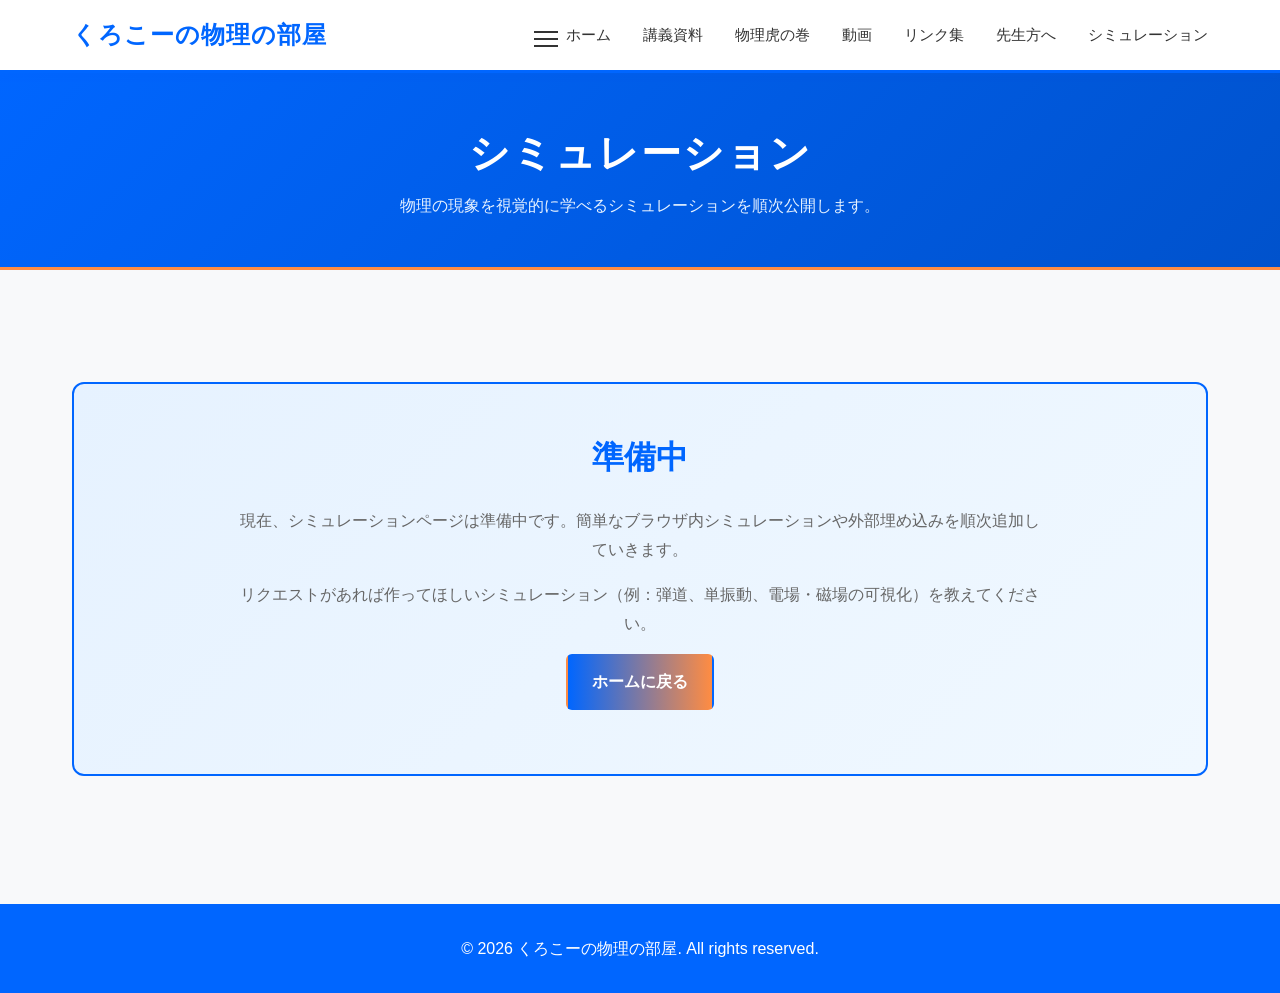
==== simulation.html @ be3d603d "ホーム: シミュレーションタブとプレースホルダページを追加 (simulation.html)" ====
<!DOCTYPE html>
<html lang="ja">
<head>
  <meta charset="UTF-8">
  <meta name="viewport" content="width=device-width, initial-scale=1.0">
  <title>シミュレーション - くろこーの物理の部屋</title>
  <link rel="stylesheet" href="style.css">
</head>
<body>
  <!-- ナビ -->
  <nav class="navbar">
    <div class="nav-container">
      <div class="logo">くろこーの物理の部屋</div>
      <button class="nav-toggle" aria-label="メニュー" aria-expanded="false" aria-controls="nav-menu">
        <span class="hamburger"></span>
      </button>
      <ul class="nav-menu" id="nav-menu">
        <li><a href="index.html">ホーム</a></li>
        <li><a href="lecture.html">講義資料</a></li>
        <li><a href="notes.html">物理虎の巻</a></li>
        <li><a href="videos.html">動画</a></li>
        <li><a href="links.html">リンク集</a></li>
        <li><a href="teachers.html">先生方へ</a></li>
        <li><a href="simulation.html">シミュレーション</a></li>
      </ul>
    </div>
  </nav>

  <header class="page-header">
    <h1>シミュレーション</h1>
    <p>物理の現象を視覚的に学べるシミュレーションを順次公開します。</p>
  </header>

  <main class="container">
    <section class="about">
      <h2>準備中</h2>
      <p>現在、シミュレーションページは準備中です。簡単なブラウザ内シミュレーションや外部埋め込みを順次追加していきます。</p>
      <p>リクエストがあれば作ってほしいシミュレーション（例：弾道、単振動、電場・磁場の可視化）を教えてください。</p>
      <p><a href="index.html" class="btn">ホームに戻る</a></p>
    </section>
  </main>

  <footer class="footer">
    <p>&copy; 2026 くろこーの物理の部屋. All rights reserved.</p>
  </footer>

<script>
  (function(){
    document.addEventListener('DOMContentLoaded', function(){
      const toggle = document.querySelector('.nav-toggle');
      const menu = document.getElementById('nav-menu');
      if (!toggle || !menu) return;
      toggle.addEventListener('click', ()=> {
        const expanded = toggle.getAttribute('aria-expanded') === 'true';
        toggle.setAttribute('aria-expanded', String(!expanded));
        menu.classList.toggle('open');
      });
      menu.querySelectorAll('a').forEach(a=>a.addEventListener('click', ()=> {
        if (menu.classList.contains('open')) {
          menu.classList.remove('open');
          toggle.setAttribute('aria-expanded', 'false');
        }
      }));
    });
  })();
</script>
</body>
</html>
---- style.css ----
/* グローバルスタイル */
* {
    margin: 0;
    padding: 0;
    box-sizing: border-box;
}

:root {
    --primary-white: #ffffff;
    --secondary-white: #f8f9fa;
    --primary-blue: #0066ff;
    --accent-orange: #ff8c42;
    --light-blue: #e6f2ff;
    --text-dark: #333333;
    --text-gray: #666666;
    --shadow-light: rgba(0, 102, 255, 0.1);
}

body {
    font-family: 'Arial', 'Hiragino Sans', sans-serif;
    background-color: var(--secondary-white);
    color: var(--text-dark);
    line-height: 1.6;
}

/* ナビゲーションバー */
.navbar {
    background-color: var(--primary-white);
    padding: 1rem 0;
    position: sticky;
    top: 0;
    z-index: 100;
    border-bottom: 3px solid var(--primary-blue);
    box-shadow: 0 2px 8px rgba(0, 102, 255, 0.1);
}

.nav-container {
    max-width: 1200px;
    margin: 0 auto;
    padding: 0 2rem;
    display: flex;
    justify-content: space-between;
    align-items: center;
}

.logo {
    font-size: 1.5rem;
    font-weight: bold;
    color: var(--primary-blue);
    letter-spacing: 1px;
}

.nav-menu {
    display: flex;
    list-style: none;
    gap: 2rem;
}

.nav-menu a {
    color: var(--text-dark);
    text-decoration: none;
    transition: all 0.3s ease;
    font-size: 0.95rem;
    font-weight: 500;
}

.nav-menu a:hover {
    color: var(--accent-orange);
}

/* ヘッダー（ヒーロー） */
.hero {
    background: linear-gradient(135deg, var(--light-blue) 0%, #fff 100%);
    padding: 6rem 2rem;
    text-align: center;
    border-bottom: 3px solid var(--accent-orange);
}

.hero-content h1 {
    font-size: 3rem;
    margin-bottom: 1rem;
    color: var(--primary-blue);
    letter-spacing: 2px;
}

.hero-content p {
    font-size: 1.2rem;
    color: var(--text-dark);
    margin-bottom: 0.5rem;
}

.hero-content .subtitle {
    font-size: 1rem;
    color: var(--text-gray);
    margin-top: 1rem;
}

/* メインコンテナ */
.container {
    max-width: 1200px;
    margin: 0 auto;
    padding: 4rem 2rem;
}

/* コンテンツグリッド */
.content-grid {
    display: grid;
    grid-template-columns: repeat(auto-fit, minmax(300px, 1fr));
    gap: 2rem;
    margin-bottom: 4rem;
}

/* カード */
.card {
    background-color: var(--primary-white);
    border: 2px solid #e0e0e0;
    border-radius: 12px;
    padding: 2rem;
    transition: all 0.3s ease;
    cursor: pointer;
    position: relative;
    overflow: hidden;
    box-shadow: 0 2px 8px rgba(0, 0, 0, 0.05);
}

.card::before {
    content: '';
    position: absolute;
    top: 0;
    left: 0;
    width: 4px;
    height: 0;
    background: linear-gradient(to right, var(--primary-blue), var(--accent-orange));
    transition: height 0.3s ease;
}

.card:hover {
    border-color: var(--primary-blue);
    transform: translateY(-8px);
    box-shadow: 0 8px 20px rgba(0, 102, 255, 0.15);
}

.card:hover::before {
    height: 4px;
}

.card-icon {
    font-size: 2.5rem;
    margin-bottom: 1rem;
    display: block;
}

.card h2 {
    color: var(--primary-blue);
    margin-bottom: 1rem;
    font-size: 1.3rem;
}

.card p {
    color: var(--text-gray);
    margin-bottom: 1.5rem;
    line-height: 1.7;
}

/* ボタン */
.btn {
    display: inline-block;
    background: linear-gradient(to right, var(--primary-blue), var(--accent-orange));
    color: var(--primary-white);
    padding: 0.7rem 1.5rem;
    border-radius: 6px;
    text-decoration: none;
    font-weight: bold;
    transition: all 0.3s ease;
    border: 2px solid transparent;
}

.btn:hover {
    transform: scale(1.05);
    box-shadow: 0 4px 12px rgba(0, 102, 255, 0.3);
}

/* Aboutセクション */
.about {
    background: linear-gradient(135deg, var(--light-blue) 0%, #f0f8ff 100%);
    padding: 3rem 2rem;
    border-radius: 12px;
    border: 2px solid var(--primary-blue);
    text-align: center;
}

.about h2 {
    color: var(--primary-blue);
    font-size: 2rem;
    margin-bottom: 1.5rem;
}

.about p {
    color: var(--text-gray);
    margin-bottom: 1rem;
    line-height: 1.8;
    max-width: 800px;
    margin-left: auto;
    margin-right: auto;
}

/* フッター */
.footer {
    background-color: var(--primary-blue);
    text-align: center;
    padding: 2rem;
    color: var(--primary-white);
    margin-top: 4rem;
}

/* ページ共通スタイル */
.page-header {
    background: linear-gradient(135deg, var(--primary-blue) 0%, #0052cc 100%);
    padding: 3rem 2rem;
    text-align: center;
    border-bottom: 3px solid var(--accent-orange);
    margin-bottom: 3rem;
}

.page-header h1 {
    font-size: 2.5rem;
    color: var(--primary-white);
    letter-spacing: 2px;
}

.page-header p {
    color: var(--light-blue);
    margin-top: 0.5rem;
}

/* テーブルスタイル */
table {
    width: 100%;
    border-collapse: collapse;
    margin: 2rem 0;
}

table th {
    background: linear-gradient(to right, var(--primary-blue), var(--accent-orange));
    color: var(--primary-white);
    padding: 1rem;
    text-align: left;
}

table td {
    padding: 1rem;
    border-bottom: 1px solid #e0e0e0;
    color: var(--text-dark);
}

table tr:hover {
    background-color: var(--light-blue);
}

/* レスポンシブデザイン */
@media (max-width: 768px) {
    .nav-menu {
        gap: 1rem;
        font-size: 0.85rem;
    }

    .hero-content h1 {
        font-size: 2rem;
    }

    .hero {
        padding: 3rem 1rem;
    }

    .content-grid {
        grid-template-columns: 1fr;
    }

    .page-header h1 {
        font-size: 1.8rem;
    }
}

/* ハンバーガー */
.nav-toggle {
  display: none; /* デスクトップでは非表示 */
  background: transparent;
  border: none;
  padding: 0.5rem;
  cursor: pointer;
}
.hamburger {
  display: inline-block;
  width: 24px;
  height: 2px;
  background: var(--text-dark);
  position: relative;
}
.hamburger::before,
.hamburger::after {
  content: "";
  position: absolute;
  left: 0;
  width: 24px;
  height: 2px;
  background: var(--text-dark);
}
.hamburger::before { top: -7px; }
.hamburger::after { top: 7px; }

/* 汎用テーブルラッパー */
.table-wrap { overflow-x: visible; }

/* 画像のレスポンシブ化 */
img { max-width: 100%; height: auto; display: block; }

/* モバイル時のナビ */
@media (max-width: 768px) {
  .nav-toggle { display: inline-block; }
  .nav-menu {
    display: none;
    position: absolute;
    top: 100%;
    left: 0;
    right: 0;
    background: var(--primary-white);
    flex-direction: column;
    gap: 0;
    padding: 0.5rem 1rem;
    border-bottom: 1px solid #e6e6e6;
  }
  .nav-menu.open { display: flex; }
  .nav-menu li { padding: 0.5rem 0; }
  .nav-menu a { display: block; padding: 0.6rem 0.25rem; }

  /* カードの余白軽減 */
  .card { padding: 1.25rem; }

  /* コンテナの余白調整 */
  .container { padding: 2rem 1rem; }

  /* テーブル横スクロール対応 */
  .table-wrap { overflow-x: auto; -webkit-overflow-scrolling: touch; }

  /* ボタンのタッチ領域拡大 */
  .btn { padding: 0.9rem 1.6rem; font-size: 0.98rem; }
}

/* 強制表示: ハンバーガーボタンを常に表示（Vercelキャッシュなどで見えない場合の対処） */
.nav-container { position: relative; }
.nav-toggle {
  display: inline-block !important;
  margin-left: auto;
  z-index: 9999 !important;
}
.hamburger, .hamburger::before, .hamburger::after {
  background: var(--text-dark) !important;
}
.nav-menu { z-index: 9998; }
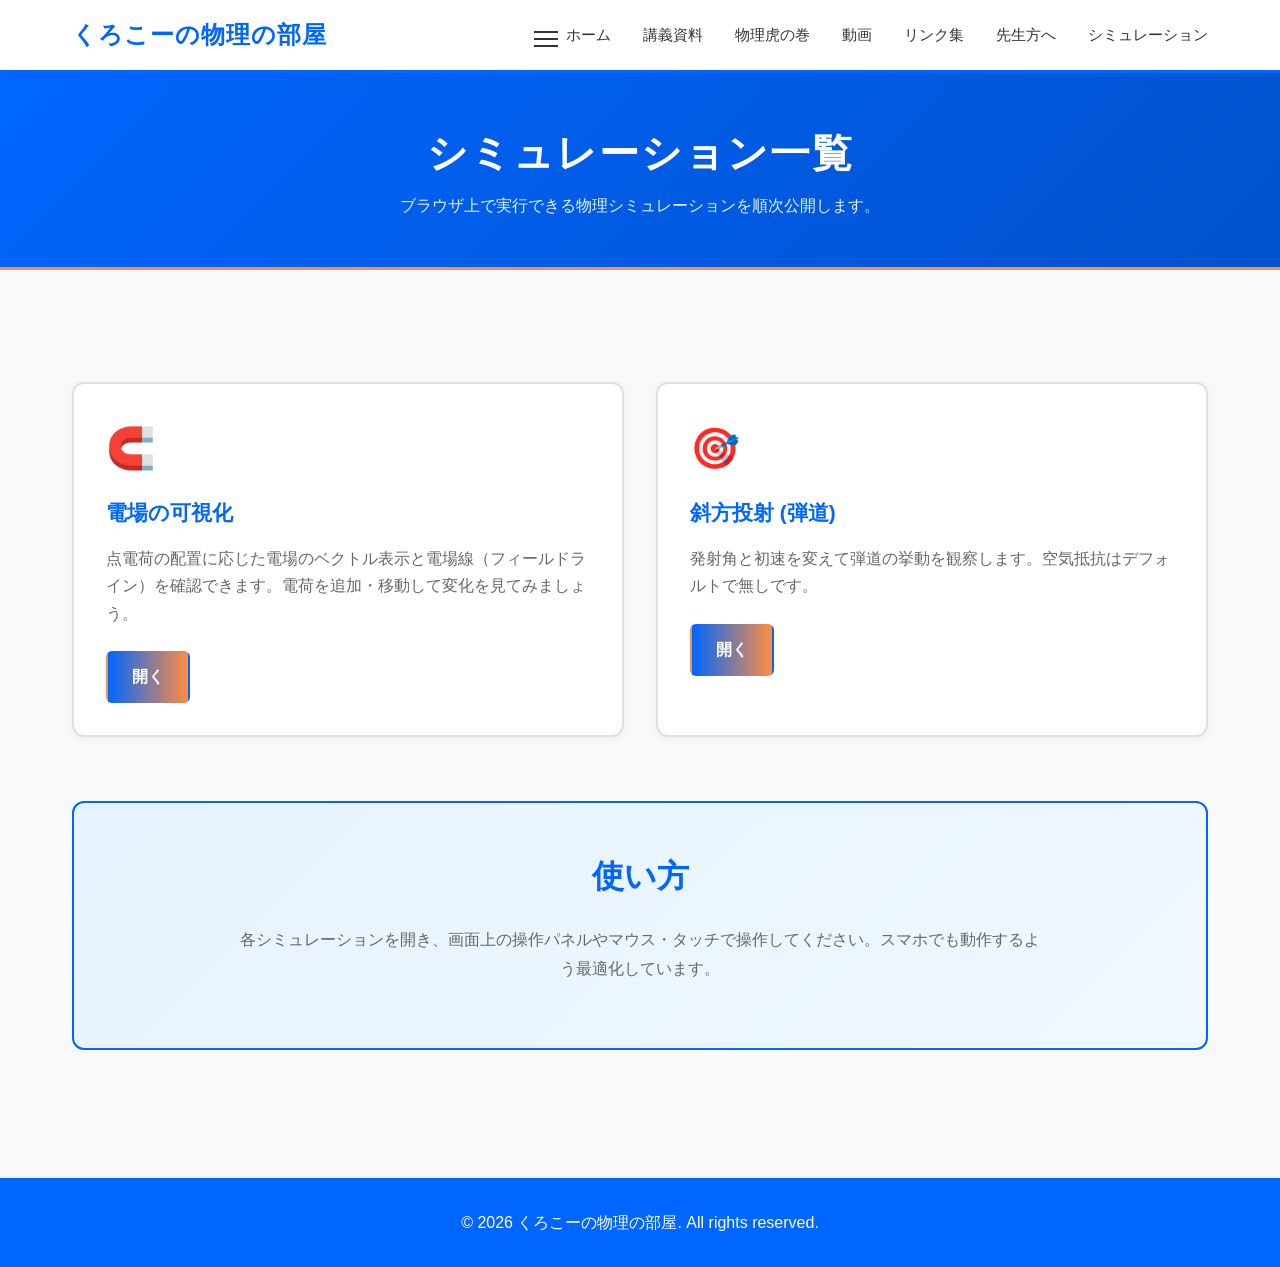
==== commit 532f132d: "シミュレーション一覧: 斜方投射カードを追加 (simulation.html)" ====
--- a/simulation.html
+++ b/simulation.html
@@ -3,7 +3,7 @@
 <head>
   <meta charset="UTF-8">
   <meta name="viewport" content="width=device-width, initial-scale=1.0">
-  <title>シミュレーション - くろこーの物理の部屋</title>
+  <title>シミュレーション一覧 - くろこーの物理の部屋</title>
   <link rel="stylesheet" href="style.css">
 </head>
 <body>
@@ -27,16 +27,33 @@
   </nav>
 
   <header class="page-header">
-    <h1>シミュレーション</h1>
-    <p>物理の現象を視覚的に学べるシミュレーションを順次公開します。</p>
+    <h1>シミュレーション一覧</h1>
+    <p>ブラウザ上で実行できる物理シミュレーションを順次公開します。</p>
   </header>
 
   <main class="container">
+    <section class="content-grid">
+      <div class="card">
+        <div class="card-icon">🧲</div>
+        <h2>電場の可視化</h2>
+        <p>点電荷の配置に応じた電場のベクトル表示と電場線（フィールドライン）を確認できます。電荷を追加・移動して変化を見てみましょう。</p>
+        <a href="simulation-field.html" class="btn">開く</a>
+      </div>
+
+      <div class="card">
+        <div class="card-icon">🎯</div>
+        <h2>斜方投射 (弾道)</h2>
+        <p>発射角と初速を変えて弾道の挙動を観察します。空気抵抗はデフォルトで無しです。</p>
+        <a href="simulation-projectile.html" class="btn">開く</a>
+      </div>
+
+      <!-- 追加のシミュレーションカードはここに置けます -->
+
+    </section>
+
     <section class="about">
-      <h2>準備中</h2>
-      <p>現在、シミュレーションページは準備中です。簡単なブラウザ内シミュレーションや外部埋め込みを順次追加していきます。</p>
-      <p>リクエストがあれば作ってほしいシミュレーション（例：弾道、単振動、電場・磁場の可視化）を教えてください。</p>
-      <p><a href="index.html" class="btn">ホームに戻る</a></p>
+      <h2>使い方</h2>
+      <p>各シミュレーションを開き、画面上の操作パネルやマウス・タッチで操作してください。スマホでも動作するよう最適化しています。</p>
     </section>
   </main>
 
